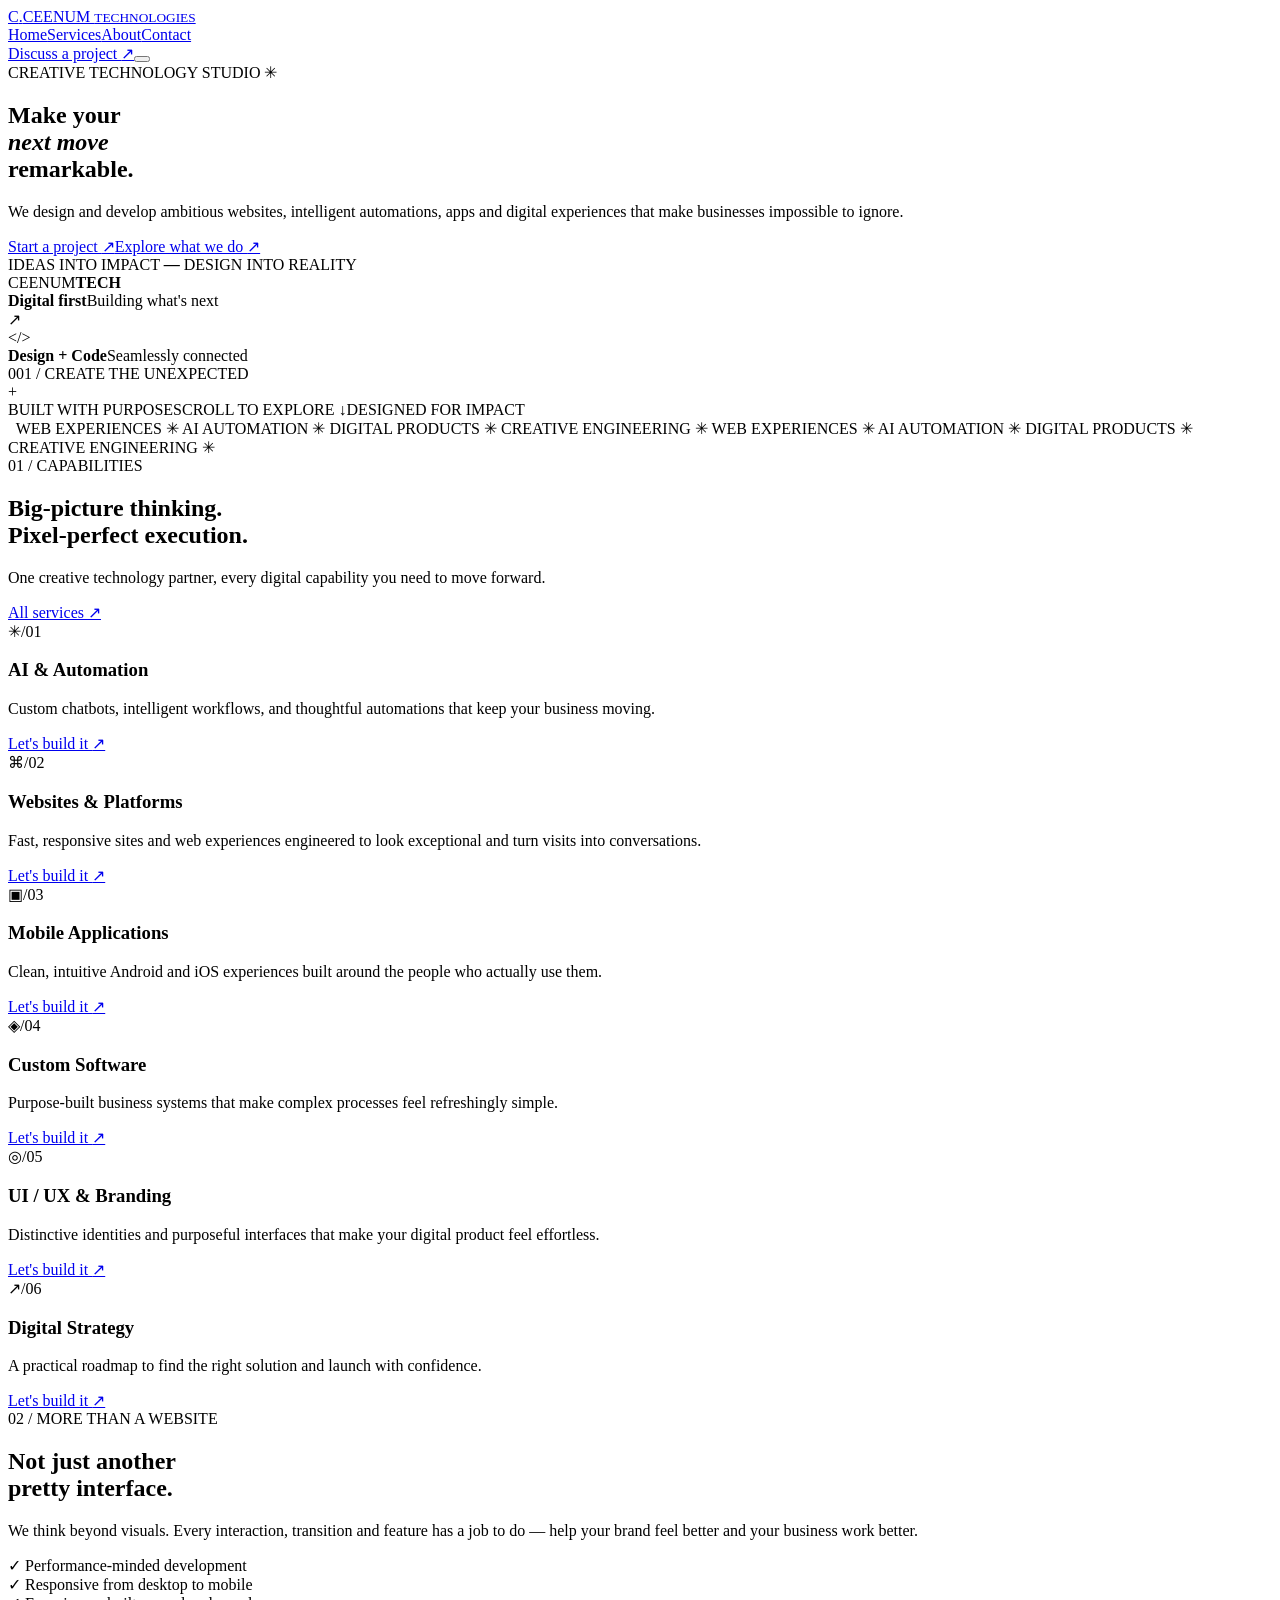
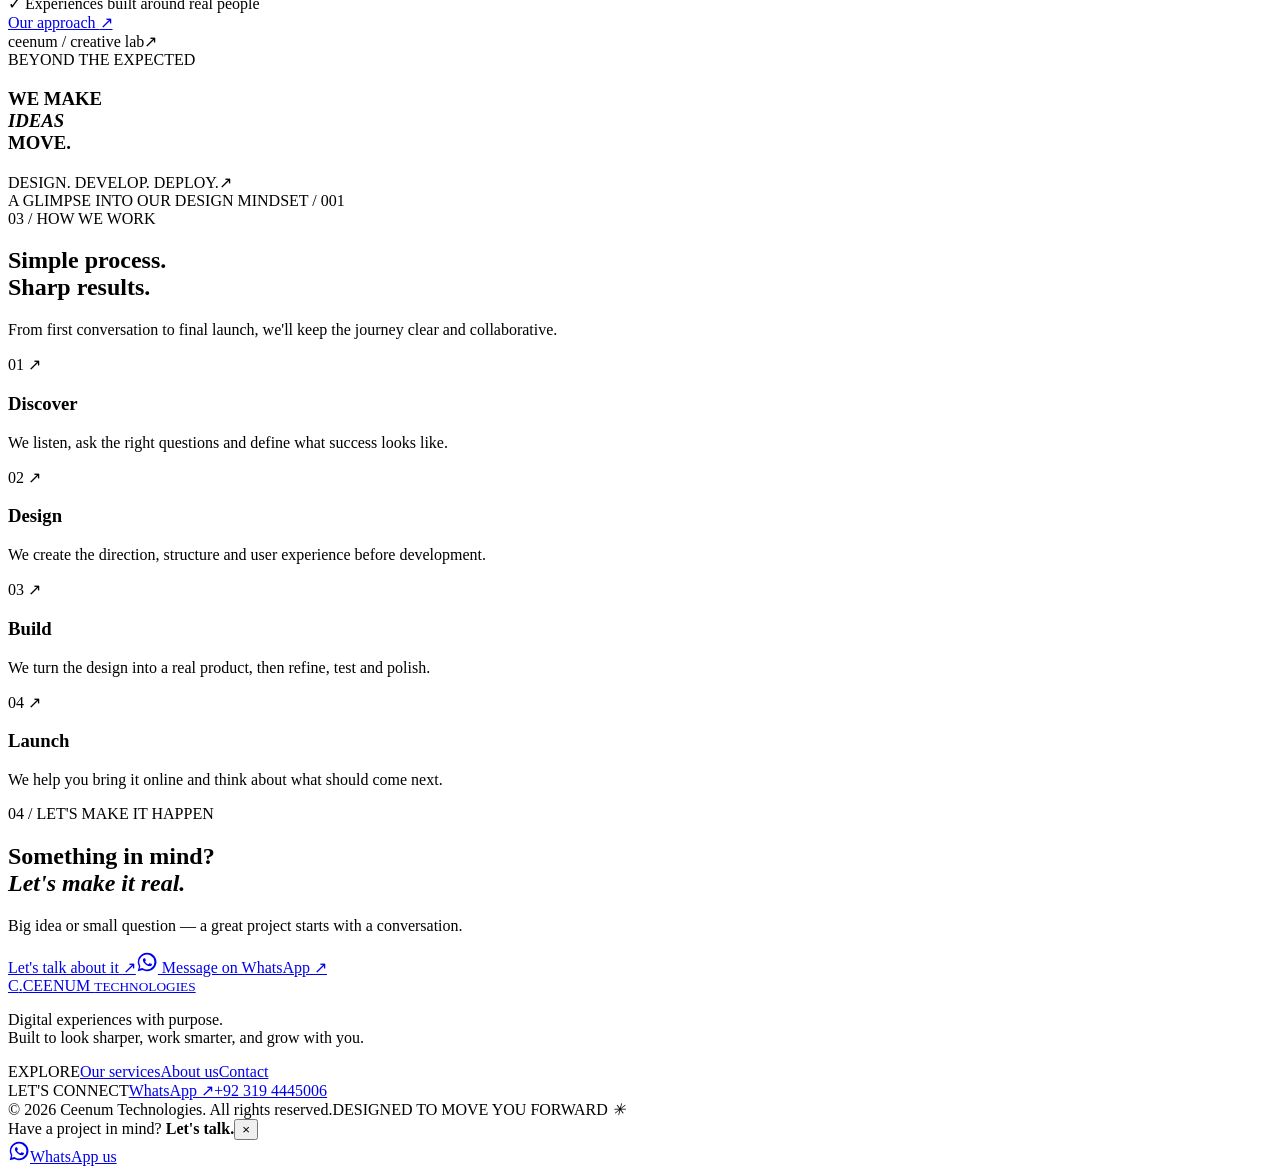
==== index.html @ 2ab99b13 "Add files via upload" ====
<!doctype html><html lang="en"><head><meta charset="utf-8"><meta name="viewport" content="width=device-width,initial-scale=1"><meta name="theme-color" content="#080b11"><meta name="description" content="Premium web development, AI automation, custom software, mobile apps and design by Ceenum Technologies. Talk to us on WhatsApp."><meta property="og:title" content="Ceenum Technologies — Digital Experiences That Move You"><meta property="og:description" content="Premium web development, AI automation, custom software, mobile apps and design by Ceenum Technologies. Talk to us on WhatsApp."><meta property="og:type" content="website"><title>Ceenum Technologies — Digital Experiences That Move You</title><link rel="icon" type="image/svg+xml" href="assets/favicon.svg"><link rel="stylesheet" href="assets/styles.css"></head><body class="home-page"><header class="site-header" id="top"><div class="header-inner shell"><a class="logo" href="index.html" aria-label="Ceenum Technologies home"><span class="logo-symbol">C<span class="logo-dot">.</span></span><span class="logo-words">CEENUM <small>TECHNOLOGIES</small></span></a><nav class="desktop-nav" aria-label="Main navigation"><a href="index.html" aria-current="page" class="active">Home</a><a href="services.html" >Services</a><a href="about.html" >About</a><a href="contact.html" >Contact</a></nav><div class="nav-actions"><a href="https://wa.me/923194445006?text=Hi%20Ceenum%20Technologies%2C%20I%27d%20like%20to%20discuss%20a%20project." target="_blank" rel="noopener noreferrer" class="header-cta">Discuss a project <span>↗</span></a><button class="menu-toggle" id="menuToggle" aria-controls="mobileNav" aria-expanded="false" aria-label="Open navigation"><span></span><span></span></button></div></div><nav class="mobile-nav" id="mobileNav" aria-label="Mobile navigation" hidden><a href="index.html" aria-current="page" class="active">Home</a><a href="services.html" >Services</a><a href="about.html" >About</a><a href="contact.html" >Contact</a><a class="mobile-whatsapp" href="https://wa.me/923194445006?text=Hi%20Ceenum%20Technologies%2C%20I%27d%20like%20to%20discuss%20a%20project." target="_blank" rel="noopener">WhatsApp us ↗</a></nav></header><main><div class="hero-area"><div class="hero-noise"></div><div class="hero-glow hero-glow-one"></div><div class="hero-glow hero-glow-two"></div><section class="hero shell"><div class="hero-copy"><div class="eyebrow"><span class="eyebrow-line"></span> CREATIVE TECHNOLOGY STUDIO <span class="eyebrow-spark">✳</span></div><h1>Make your<br><em>next move</em><br><span>remarkable<span class="title-period">.</span></span></h1><p>We design and develop ambitious websites, intelligent automations, apps and digital experiences that make businesses impossible to ignore.</p><div class="hero-cta-group"><a href="contact.html" class="button button-accent">Start a project <span>↗</span></a><a href="services.html" class="button button-outline">Explore what we do <span>↗</span></a></div><div class="hero-caption"><div class="caption-icon"><span></span><span></span><span></span></div><span>IDEAS INTO IMPACT <b>—</b> DESIGN INTO REALITY</span></div></div><div class="hero-stage" id="heroStage"><div class="stage-grid"></div><div class="stage-ring stage-ring-1"></div><div class="stage-ring stage-ring-2"></div><div class="stage-orb" id="stageOrb"><div class="orb-highlight"></div><div class="orb-core"><span>CEENUM</span><b>TECH</b></div><div class="orb-rim"></div></div><div class="floating-chip chip-idea"><i class="chip-dot"></i><div><strong>Digital first</strong><span>Building what's next</span></div><span class="chip-corner">↗</span></div><div class="floating-chip chip-code"><div class="chip-symbol">&lt;/&gt;</div><div><strong>Design + Code</strong><span>Seamlessly connected</span></div></div><div class="stage-index">001 <span>/</span> CREATE THE UNEXPECTED</div><div class="stage-cross">+</div></div></section><div class="hero-base shell"><span>BUILT WITH PURPOSE</span><span class="scroll-cue">SCROLL TO EXPLORE <span>↓</span></span><span>DESIGNED FOR IMPACT</span></div></div>
<section class="marquee" aria-label="Our capabilities"><div class="marquee-track">&nbsp; WEB EXPERIENCES <span>✳</span> AI AUTOMATION <span>✳</span> DIGITAL PRODUCTS <span>✳</span> CREATIVE ENGINEERING <span>✳</span> WEB EXPERIENCES <span>✳</span> AI AUTOMATION <span>✳</span> DIGITAL PRODUCTS <span>✳</span> CREATIVE ENGINEERING <span>✳</span></div></section>
<section class="section services-preview shell" id="services"><div class="section-heading reveal"><div><span class="section-label">01 <span>/</span> CAPABILITIES</span><h2>Big-picture thinking.<br><span>Pixel-perfect execution.</span></h2></div><div class="section-aside"><p>One creative technology partner, every digital capability you need to move forward.</p><a class="text-arrow" href="services.html">All services <span>↗</span></a></div></div><div class="service-grid"><article class="service-card reveal"><div class="service-top"><span class="service-glyph">✳</span><span class="service-id">/01</span></div><h3>AI & Automation</h3><p>Custom chatbots, intelligent workflows, and thoughtful automations that keep your business moving.</p><a class="text-arrow" href="contact.html?service=AI &amp; Automation">Let's build it <span>↗</span></a></article><article class="service-card reveal"><div class="service-top"><span class="service-glyph">⌘</span><span class="service-id">/02</span></div><h3>Websites & Platforms</h3><p>Fast, responsive sites and web experiences engineered to look exceptional and turn visits into conversations.</p><a class="text-arrow" href="contact.html?service=Websites &amp; Platforms">Let's build it <span>↗</span></a></article><article class="service-card reveal"><div class="service-top"><span class="service-glyph">▣</span><span class="service-id">/03</span></div><h3>Mobile Applications</h3><p>Clean, intuitive Android and iOS experiences built around the people who actually use them.</p><a class="text-arrow" href="contact.html?service=Mobile Applications">Let's build it <span>↗</span></a></article><article class="service-card reveal"><div class="service-top"><span class="service-glyph">◈</span><span class="service-id">/04</span></div><h3>Custom Software</h3><p>Purpose-built business systems that make complex processes feel refreshingly simple.</p><a class="text-arrow" href="contact.html?service=Custom Software">Let's build it <span>↗</span></a></article><article class="service-card reveal"><div class="service-top"><span class="service-glyph">◎</span><span class="service-id">/05</span></div><h3>UI / UX & Branding</h3><p>Distinctive identities and purposeful interfaces that make your digital product feel effortless.</p><a class="text-arrow" href="contact.html?service=UI / UX &amp; Branding">Let's build it <span>↗</span></a></article><article class="service-card reveal"><div class="service-top"><span class="service-glyph">↗</span><span class="service-id">/06</span></div><h3>Digital Strategy</h3><p>A practical roadmap to find the right solution and launch with confidence.</p><a class="text-arrow" href="contact.html?service=Digital Strategy">Let's build it <span>↗</span></a></article></div></section>
<section class="feature-band"><div class="shell feature-layout"><div class="feature-copy reveal"><span class="section-label">02 <span>/</span> MORE THAN A WEBSITE</span><h2>Not just another<br><span>pretty interface.</span></h2><p>We think beyond visuals. Every interaction, transition and feature has a job to do — help your brand feel better and your business work better.</p><div class="check-list"><div><span>✓</span> Performance-minded development</div><div><span>✓</span> Responsive from desktop to mobile</div><div><span>✓</span> Experiences built around real people</div></div><a href="about.html" class="button button-white">Our approach <span>↗</span></a></div><div class="feature-preview reveal"><div class="preview-browser"><div class="browser-top"><div><i></i><i></i><i></i></div><span>ceenum / creative lab</span><span>↗</span></div><div class="preview-window"><span class="preview-kicker">BEYOND THE EXPECTED</span><h3>WE MAKE<br><em>IDEAS</em><br>MOVE<span>.</span></h3><div class="preview-orbit"><i></i><i></i></div><div class="preview-bottom"><span>DESIGN. DEVELOP. DEPLOY.</span><span>↗</span></div></div></div><span class="preview-label">A GLIMPSE INTO OUR DESIGN MINDSET / 001</span></div></div></section>
<section class="process-section shell section"><div class="section-heading reveal"><div><span class="section-label">03 <span>/</span> HOW WE WORK</span><h2>Simple process.<br><span>Sharp results.</span></h2></div><p class="section-aside">From first conversation to final launch, we'll keep the journey clear and collaborative.</p></div><div class="process-grid"><article class="process-item reveal"><div class="process-number">01 <span>↗</span></div><h3>Discover</h3><p>We listen, ask the right questions and define what success looks like.</p></article><article class="process-item reveal"><div class="process-number">02 <span>↗</span></div><h3>Design</h3><p>We create the direction, structure and user experience before development.</p></article><article class="process-item reveal"><div class="process-number">03 <span>↗</span></div><h3>Build</h3><p>We turn the design into a real product, then refine, test and polish.</p></article><article class="process-item reveal"><div class="process-number">04 <span>↗</span></div><h3>Launch</h3><p>We help you bring it online and think about what should come next.</p></article></div></section>
<section class="cta-section shell"><div class="cta-card reveal"><div class="cta-orbit"></div><span class="section-label">04 <span>/</span> LET'S MAKE IT HAPPEN</span><h2>Something in mind?<br><em>Let's make it real.</em></h2><p>Big idea or small question — a great project starts with a conversation.</p><div class="cta-actions"><a href="contact.html" class="button button-dark">Let's talk about it <span>↗</span></a><a href="https://wa.me/923194445006?text=Hi%20Ceenum%20Technologies%2C%20I%27d%20like%20to%20discuss%20a%20project." target="_blank" rel="noopener" class="cta-whatsapp"><svg viewBox="0 0 32 32" width="22" height="22" aria-hidden="true"><path fill="currentColor" d="M16 2.5A13.5 13.5 0 0 0 4.3 22.7L2.5 29.5l7-1.8A13.5 13.5 0 1 0 16 2.5Zm0 24.5c-2.2 0-4.4-.6-6.2-1.9l-.5-.3-4 1 1.1-3.9-.3-.5A11 11 0 1 1 16 27Zm6-8.1c-.3-.2-1.8-.9-2.1-1-.3-.1-.5-.1-.7.2-.2.3-.8 1-.9 1.1-.2.2-.4.2-.7.1-.3-.2-1.3-.5-2.5-1.6-1-.8-1.6-1.9-1.8-2.2-.2-.3 0-.5.2-.7l.5-.5.3-.5c.1-.2.1-.4 0-.6l-1-2.3c-.3-.6-.5-.5-.7-.5h-.6c-.2 0-.6.1-.9.4-.3.4-1 1.1-1 2.6s1.1 3 1.3 3.2c.2.2 2.2 3.4 5.4 4.7.8.3 1.4.5 1.9.6.8.3 1.6.2 2.2.1.7-.1 1.8-.8 2.1-1.6.2-.8.2-1.5.2-1.6-.1-.2-.3-.3-.6-.5Z"/></svg> Message on WhatsApp <span>↗</span></a></div></div></section></main><footer class="footer"><div class="shell"><div class="footer-main"><div><a class="logo" href="index.html" aria-label="Ceenum Technologies home"><span class="logo-symbol">C<span class="logo-dot">.</span></span><span class="logo-words">CEENUM <small>TECHNOLOGIES</small></span></a><p>Digital experiences with purpose.<br>Built to look sharper, work smarter, and grow with you.</p></div><div class="footer-links"><div><span>EXPLORE</span><a href="services.html">Our services</a><a href="about.html">About us</a><a href="contact.html">Contact</a></div><div><span>LET'S CONNECT</span><a href="https://wa.me/923194445006?text=Hi%20Ceenum%20Technologies%2C%20I%27d%20like%20to%20discuss%20a%20project." target="_blank" rel="noopener">WhatsApp ↗</a><a href="tel:+923194445006">+92 319 4445006</a></div></div></div><div class="footer-bottom"><span>© <span data-year>2026</span> Ceenum Technologies. All rights reserved.</span><span>DESIGNED TO MOVE YOU FORWARD <i>✳</i></span></div></div></footer><div class="chat-nudge" id="chatNudge">Have a project in mind? <strong>Let's talk.</strong><button id="dismissNudge" aria-label="Dismiss suggestion">×</button></div><a class="whatsapp-fab" href="https://wa.me/923194445006?text=Hi%20Ceenum%20Technologies%2C%20I%27d%20like%20to%20discuss%20a%20project." target="_blank" rel="noopener noreferrer" aria-label="Chat directly with Ceenum Technologies on WhatsApp"><svg viewBox="0 0 32 32" width="22" height="22" aria-hidden="true"><path fill="currentColor" d="M16 2.5A13.5 13.5 0 0 0 4.3 22.7L2.5 29.5l7-1.8A13.5 13.5 0 1 0 16 2.5Zm0 24.5c-2.2 0-4.4-.6-6.2-1.9l-.5-.3-4 1 1.1-3.9-.3-.5A11 11 0 1 1 16 27Zm6-8.1c-.3-.2-1.8-.9-2.1-1-.3-.1-.5-.1-.7.2-.2.3-.8 1-.9 1.1-.2.2-.4.2-.7.1-.3-.2-1.3-.5-2.5-1.6-1-.8-1.6-1.9-1.8-2.2-.2-.3 0-.5.2-.7l.5-.5.3-.5c.1-.2.1-.4 0-.6l-1-2.3c-.3-.6-.5-.5-.7-.5h-.6c-.2 0-.6.1-.9.4-.3.4-1 1.1-1 2.6s1.1 3 1.3 3.2c.2.2 2.2 3.4 5.4 4.7.8.3 1.4.5 1.9.6.8.3 1.6.2 2.2.1.7-.1 1.8-.8 2.1-1.6.2-.8.2-1.5.2-1.6-.1-.2-.3-.3-.6-.5Z"/></svg><span>WhatsApp us</span><i></i></a><script src="assets/app.js" defer></script></body></html>
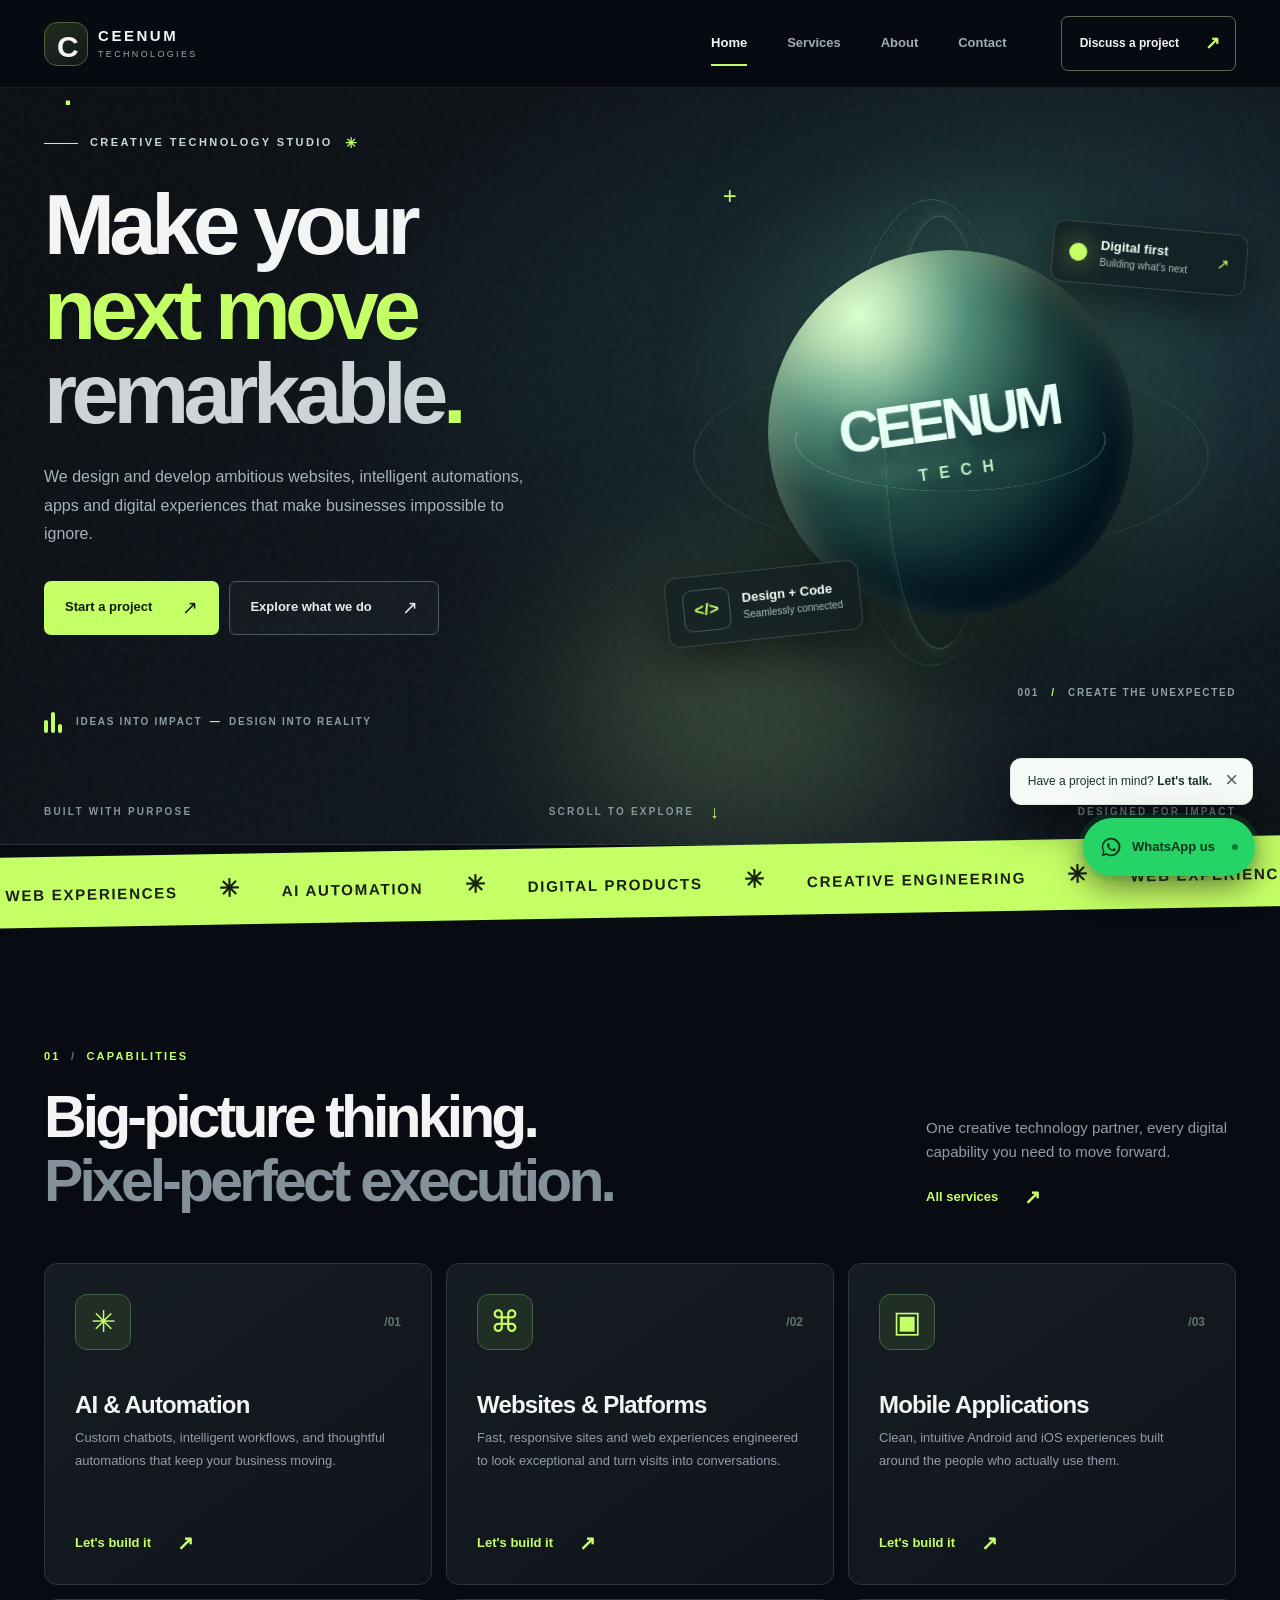
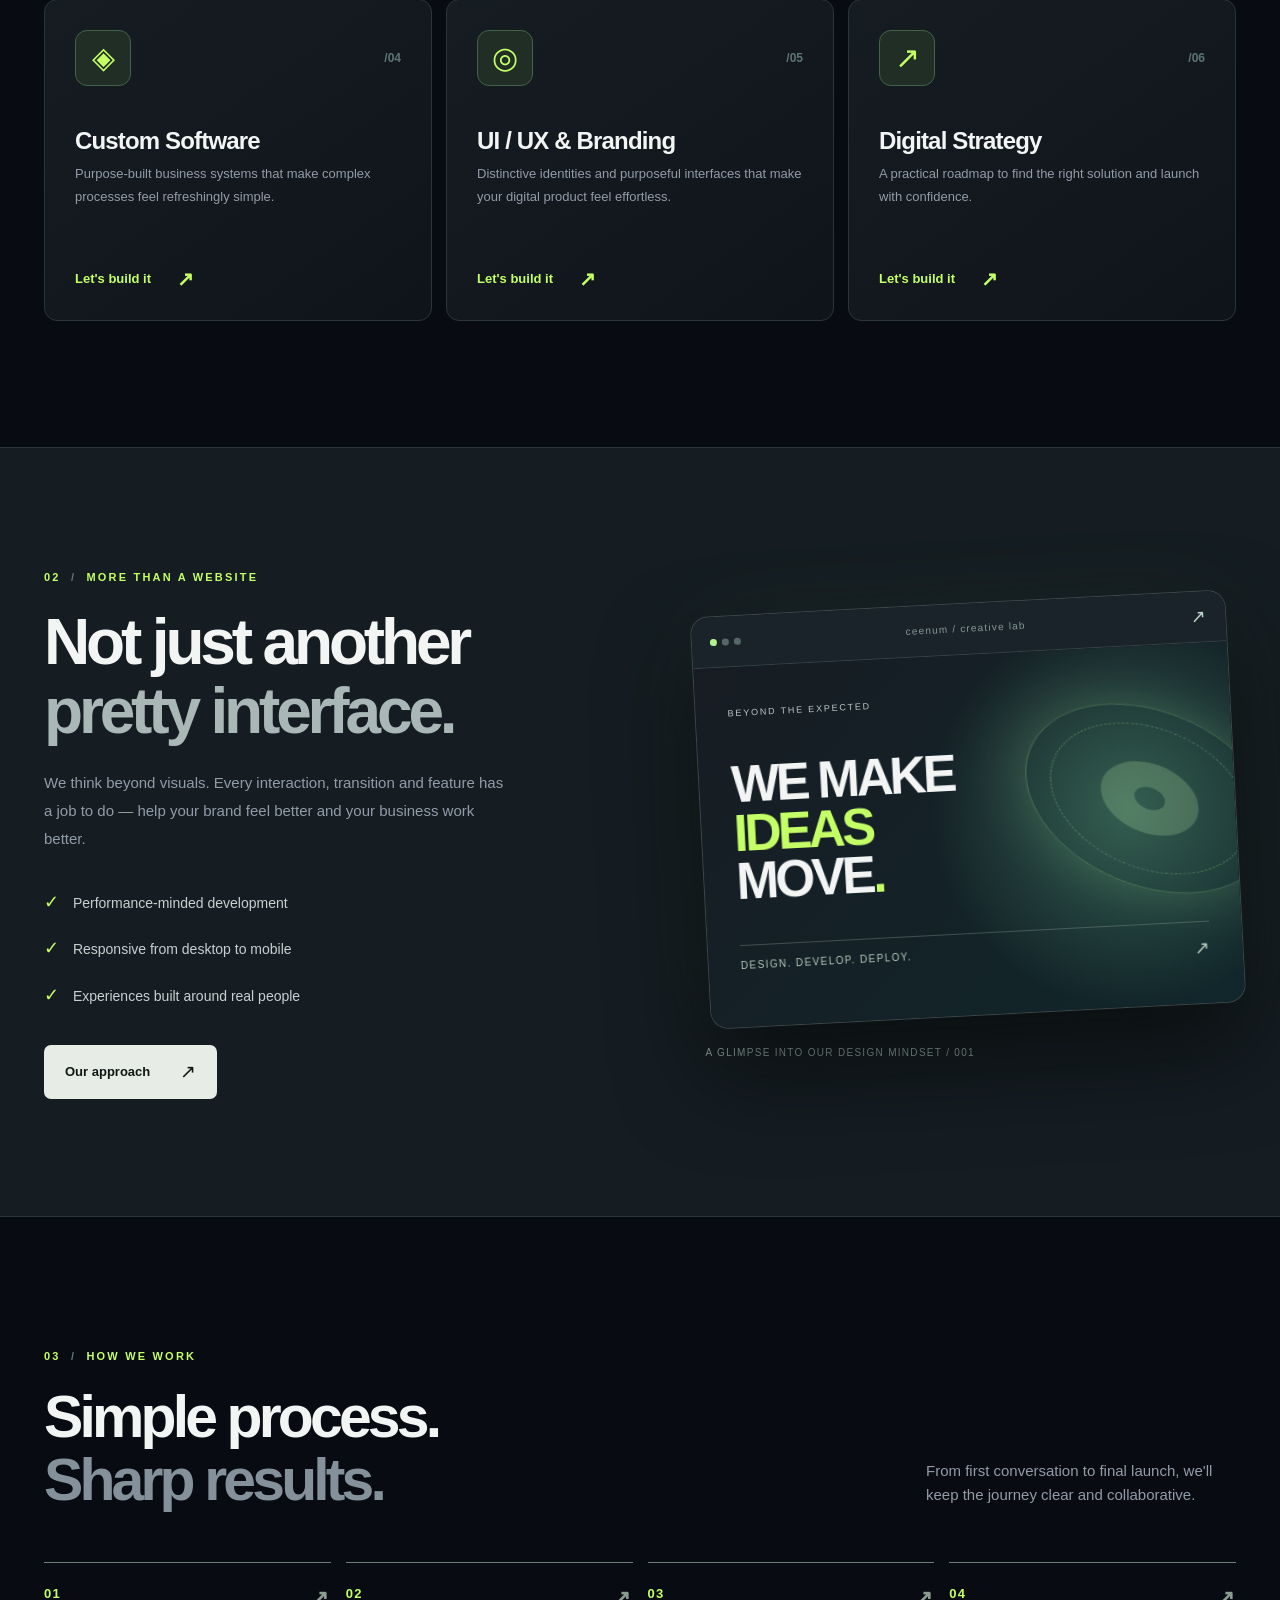
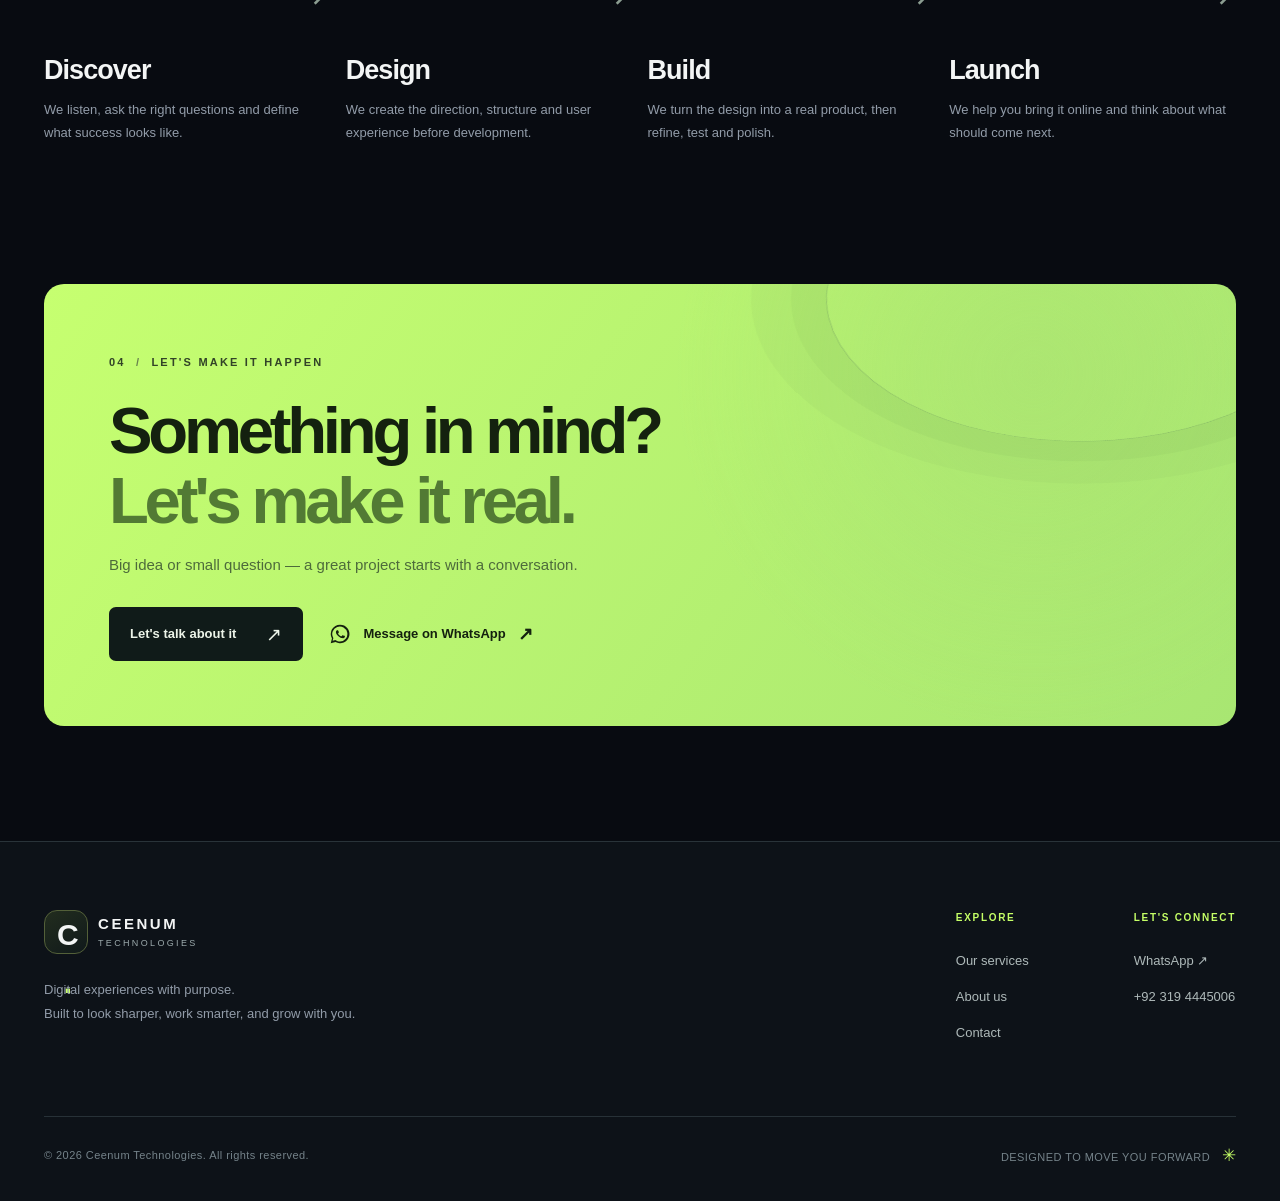
==== commit e08dd00d: "Add files via upload" ====
--- a/index.html
+++ b/index.html
@@ -1,6 +1,117 @@
-<!doctype html><html lang="en"><head><meta charset="utf-8"><meta name="viewport" content="width=device-width,initial-scale=1"><meta name="theme-color" content="#080b11"><meta name="description" content="Premium web development, AI automation, custom software, mobile apps and design by Ceenum Technologies. Talk to us on WhatsApp."><meta property="og:title" content="Ceenum Technologies — Digital Experiences That Move You"><meta property="og:description" content="Premium web development, AI automation, custom software, mobile apps and design by Ceenum Technologies. Talk to us on WhatsApp."><meta property="og:type" content="website"><title>Ceenum Technologies — Digital Experiences That Move You</title><link rel="icon" type="image/svg+xml" href="assets/favicon.svg"><link rel="stylesheet" href="assets/styles.css"></head><body class="home-page"><header class="site-header" id="top"><div class="header-inner shell"><a class="logo" href="index.html" aria-label="Ceenum Technologies home"><span class="logo-symbol">C<span class="logo-dot">.</span></span><span class="logo-words">CEENUM <small>TECHNOLOGIES</small></span></a><nav class="desktop-nav" aria-label="Main navigation"><a href="index.html" aria-current="page" class="active">Home</a><a href="services.html" >Services</a><a href="about.html" >About</a><a href="contact.html" >Contact</a></nav><div class="nav-actions"><a href="https://wa.me/923194445006?text=Hi%20Ceenum%20Technologies%2C%20I%27d%20like%20to%20discuss%20a%20project." target="_blank" rel="noopener noreferrer" class="header-cta">Discuss a project <span>↗</span></a><button class="menu-toggle" id="menuToggle" aria-controls="mobileNav" aria-expanded="false" aria-label="Open navigation"><span></span><span></span></button></div></div><nav class="mobile-nav" id="mobileNav" aria-label="Mobile navigation" hidden><a href="index.html" aria-current="page" class="active">Home</a><a href="services.html" >Services</a><a href="about.html" >About</a><a href="contact.html" >Contact</a><a class="mobile-whatsapp" href="https://wa.me/923194445006?text=Hi%20Ceenum%20Technologies%2C%20I%27d%20like%20to%20discuss%20a%20project." target="_blank" rel="noopener">WhatsApp us ↗</a></nav></header><main><div class="hero-area"><div class="hero-noise"></div><div class="hero-glow hero-glow-one"></div><div class="hero-glow hero-glow-two"></div><section class="hero shell"><div class="hero-copy"><div class="eyebrow"><span class="eyebrow-line"></span> CREATIVE TECHNOLOGY STUDIO <span class="eyebrow-spark">✳</span></div><h1>Make your<br><em>next move</em><br><span>remarkable<span class="title-period">.</span></span></h1><p>We design and develop ambitious websites, intelligent automations, apps and digital experiences that make businesses impossible to ignore.</p><div class="hero-cta-group"><a href="contact.html" class="button button-accent">Start a project <span>↗</span></a><a href="services.html" class="button button-outline">Explore what we do <span>↗</span></a></div><div class="hero-caption"><div class="caption-icon"><span></span><span></span><span></span></div><span>IDEAS INTO IMPACT <b>—</b> DESIGN INTO REALITY</span></div></div><div class="hero-stage" id="heroStage"><div class="stage-grid"></div><div class="stage-ring stage-ring-1"></div><div class="stage-ring stage-ring-2"></div><div class="stage-orb" id="stageOrb"><div class="orb-highlight"></div><div class="orb-core"><span>CEENUM</span><b>TECH</b></div><div class="orb-rim"></div></div><div class="floating-chip chip-idea"><i class="chip-dot"></i><div><strong>Digital first</strong><span>Building what's next</span></div><span class="chip-corner">↗</span></div><div class="floating-chip chip-code"><div class="chip-symbol">&lt;/&gt;</div><div><strong>Design + Code</strong><span>Seamlessly connected</span></div></div><div class="stage-index">001 <span>/</span> CREATE THE UNEXPECTED</div><div class="stage-cross">+</div></div></section><div class="hero-base shell"><span>BUILT WITH PURPOSE</span><span class="scroll-cue">SCROLL TO EXPLORE <span>↓</span></span><span>DESIGNED FOR IMPACT</span></div></div>
+<!doctype html><html lang="en"><head><meta charset="utf-8"><meta name="viewport" content="width=device-width,initial-scale=1"><meta name="theme-color" content="#080b11"><meta name="description" content="Premium web development, AI automation, custom software, mobile apps and design by Ceenum Technologies. Talk to us on WhatsApp."><meta property="og:title" content="Ceenum Technologies — Digital Experiences That Move You"><meta property="og:description" content="Premium web development, AI automation, custom software, mobile apps and design by Ceenum Technologies. Talk to us on WhatsApp."><meta property="og:type" content="website"><title>Ceenum Technologies — Digital Experiences That Move You</title><style>
+:root{--bg:#080b11;--panel:#10151d;--panel2:#151b24;--text:#f3f5f5;--muted:#929ca9;--line:#29323b;--accent:#c5ff66;--font:'DM Sans',Arial,sans-serif;--display:'Space Grotesk',Arial,sans-serif}
+*{box-sizing:border-box}html{scroll-behavior:smooth}body{margin:0;background:var(--bg);color:var(--text);font:400 15px/1.6 var(--font);overflow-x:hidden;-webkit-font-smoothing:antialiased}a{color:inherit;text-decoration:none}button,input,select,textarea{font:inherit}button{cursor:pointer}img,svg{max-width:100%}::selection{background:var(--accent);color:#12150e}.shell{max-width:1350px;padding:0 44px;margin:0 auto}h1,h2,h3,h4,p{margin-top:0}h1,h2,h3{font-family:var(--display);line-height:1.08}h1,h2{letter-spacing:-.065em}h3{letter-spacing:-.035em}p{color:var(--muted)}
+.site-header{height:88px;position:relative;z-index:20;background:#080b11ec;border-bottom:1px solid #ffffff12}.header-inner{height:100%;display:flex;align-items:center;justify-content:space-between;gap:30px}.logo{display:inline-flex;align-items:center;gap:10px;flex-shrink:0}.logo-symbol{border:1px solid #536039;width:44px;height:44px;display:grid;place-items:center;border-radius:13px;font-family:var(--display);font-size:30px;font-weight:700;letter-spacing:-.12em;background:linear-gradient(145deg,#222d1e,#10191b)}.logo-dot{color:var(--accent)}.logo-words{font-family:var(--display);display:flex;flex-direction:column;font-weight:700;letter-spacing:.17em;font-size:15px;line-height:1.08}.logo-words small{color:#9caaac;font-size:9px;font-weight:500;letter-spacing:.26em;margin-top:6px}.desktop-nav{display:flex;gap:40px;margin-left:auto;margin-right:24px}.desktop-nav a{font-size:13px;font-weight:600;color:#a2acb6;position:relative;transition:.2s}.desktop-nav a:hover,.desktop-nav a.active{color:var(--text)}.desktop-nav a.active:after{content:'';position:absolute;bottom:-12px;left:0;right:0;height:2px;background:var(--accent)}.header-cta{display:inline-flex;gap:26px;align-items:center;border:1px solid #5b6657;padding:12px 15px 12px 18px;border-radius:7px;font-size:12px;font-weight:700;transition:background .2s,border-color .2s}.header-cta span{font-size:18px;color:var(--accent)}.header-cta:hover{border-color:var(--accent);background:#1b2620}.menu-toggle{display:none}.mobile-nav{display:none}
+.hero-area{position:relative;overflow:hidden;background:radial-gradient(ellipse at 75% 35%,#162e34 0%,transparent 48%),linear-gradient(130deg,#0a0e13 12%,#101922 78%,#0a1116);border-bottom:1px solid #2b3539}.hero-noise{pointer-events:none;position:absolute;inset:0;opacity:.2;background-image:url("data:image/svg+xml,%3Csvg viewBox='0 0 180 180' xmlns='http://www.w3.org/2000/svg'%3E%3Cfilter id='n'%3E%3CfeTurbulence type='fractalNoise' baseFrequency='.8' numOctaves='3' stitchTiles='stitch'/%3E%3C/filter%3E%3Crect width='100%25' height='100%25' filter='url(%23n)' opacity='.24'/%3E%3C/svg%3E")}.hero-glow{position:absolute;border-radius:50%;filter:blur(80px);pointer-events:none}.hero-glow-one{height:420px;width:440px;right:2%;top:6%;background:#2d615b40}.hero-glow-two{height:260px;width:360px;right:28%;bottom:1%;background:#a2cc7640}.hero{min-height:700px;display:grid;grid-template-columns:1.04fr .96fr;align-items:center;position:relative;gap:4px;padding-top:44px;padding-bottom:65px}.hero-copy{z-index:2;position:relative}.eyebrow{display:flex;align-items:center;gap:12px;font-size:11px;font-weight:700;letter-spacing:.22em;color:#cad8d5;margin-bottom:29px}.eyebrow-line{height:1px;width:34px;background:var(--accent)}.eyebrow-spark{color:var(--accent);font-size:14px}.hero h1{font-size:clamp(65px,6.65vw,110px);font-weight:600;line-height:.99;margin:0 0 27px}.hero h1 em,.inner-hero h1 em{font-style:normal;color:var(--accent)}.hero h1>span{color:#cdd4d7}.title-period{color:var(--accent)}.hero-copy>p{max-width:490px;font-size:16px;line-height:1.78;color:#a6b3bb;margin-bottom:32px}.hero-cta-group,.cta-actions{display:flex;gap:10px;flex-wrap:wrap}.button{border-radius:7px;border:1px solid transparent;display:inline-flex;align-items:center;justify-content:space-between;min-height:54px;padding:0 20px;font-size:13px;font-weight:700;gap:30px;transition:.2s;white-space:nowrap}.button>span{font-size:19px;font-weight:400;line-height:1}.button:hover{transform:translateY(-3px)}.button-accent{background:var(--accent);color:#121a0a}.button-accent:hover{background:#e1ffae;box-shadow:0 10px 33px #c5ff6629}.button-outline{border-color:#4b5b61;background:#ffffff07;color:#e6edeb}.button-outline:hover{border-color:#b6cac5;background:#ffffff11}.button-white{background:#e7ede6;color:#111715}.button-dark{background:#101b19;color:#ecf4e8}.hero-caption{display:flex;align-items:center;gap:14px;margin-top:77px;font-size:10px;font-weight:700;letter-spacing:.17em;color:#8b9e9f}.hero-caption b{color:var(--accent);padding:0 3px}.caption-icon{display:flex;align-items:end;gap:3px;height:21px}.caption-icon span{height:13px;width:4px;background:var(--accent);border-radius:3px}.caption-icon span:nth-child(2){height:21px}.caption-icon span:nth-child(3){height:9px}
+.hero-stage{height:590px;position:relative;perspective:950px;display:flex;align-items:center;justify-content:center;isolation:isolate}.stage-grid{position:absolute;inset:5% -5%;background-image:linear-gradient(#a6d1bb13 1px,transparent 1px),linear-gradient(90deg,#a6d1bb13 1px,transparent 1px);background-size:47px 47px;mask-image:radial-gradient(ellipse,#0004,transparent 72%);transform:rotateX(55deg) rotateZ(-18deg) scale(1.3)}.stage-ring{position:absolute;border:1px solid #8dcdab33;width:500px;height:500px;border-radius:50%;transform:rotateX(68deg) rotateZ(-23deg);pointer-events:none}.stage-ring-2{width:455px;height:455px;transform:rotateY(68deg) rotateZ(20deg);border-style:dashed;border-color:#8deebe44;animation:spin 40s linear infinite}.stage-orb{width:365px;height:365px;border-radius:50%;background:radial-gradient(circle at 25% 18%,#d9ffd0 0%,#b2dcb4 10%,#508c78 27%,#214a44 46%,#102e32 69%,#061419 85%);position:relative;box-shadow:inset 15px 17px 40px #f1ffc24a,inset -34px -38px 60px #00121c,0 0 130px #8bd69c30,0 44px 90px #000a;display:grid;place-items:center;transform-style:preserve-3d;animation:bob 8s ease-in-out infinite;will-change:transform}.orb-highlight{position:absolute;inset:8%;border-radius:50%;border:1px solid #d1ffe34d;transform:rotateX(71deg) rotateZ(20deg)}.orb-core{display:grid;place-items:center;line-height:1;text-align:center;transform:translateZ(45px) rotate(-8deg);text-shadow:0 13px 16px #001a24ad}.orb-core span{font:700 55px var(--display);letter-spacing:-.085em;color:#e7fff4}.orb-core b{font:600 15px var(--display);letter-spacing:.7em;margin:10px 0 0 12px;color:#bdeec3}.orb-rim{position:absolute;inset:-8%;border:1px solid #b7f7c73b;border-radius:50%;transform:rotateY(76deg) rotateZ(36deg);box-shadow:0 0 18px #aaf4b01b}.floating-chip{position:absolute;z-index:3;border:1px solid #879f9a48;border-radius:12px;display:flex;align-items:center;gap:13px;padding:13px 16px;box-shadow:0 12px 50px #0008;backdrop-filter:blur(24px);background:#121c20b5;min-width:195px}.floating-chip strong,.floating-chip span{display:block}.floating-chip strong{font-size:13px;color:#f1fff6;line-height:1.4}.floating-chip div>span{font-size:10px;color:#a8bdb8}.chip-idea{top:90px;right:-2%;transform:rotate(5deg)}.chip-code{bottom:88px;left:0;transform:rotate(-6deg)}.chip-dot{width:18px;height:18px;background:var(--accent);border-radius:50%;box-shadow:0 0 25px #c5ff6688}.chip-corner{color:var(--accent);margin-left:auto}.chip-symbol{font:600 17px var(--display);border:1px solid #94cbaa55;border-radius:9px;color:var(--accent);padding:10px}.stage-index{position:absolute;bottom:26px;right:0;color:#8da3a2;font-weight:700;font-size:10px;letter-spacing:.16em}.stage-index span{color:var(--accent);padding:0 8px}.stage-cross{position:absolute;top:40px;left:10%;font-size:24px;color:var(--accent)}.hero-base{position:relative;display:flex;justify-content:space-between;align-items:center;padding-bottom:18px;color:#87969b;font-size:10px;letter-spacing:.22em;font-weight:700}.scroll-cue{display:flex;gap:16px;align-items:center}.scroll-cue span{color:var(--accent);font-size:18px}
+.marquee{height:70px;display:flex;align-items:center;overflow:hidden;background:var(--accent);color:#192113;white-space:nowrap;transform:rotate(-1deg) scale(1.01);margin-top:2px}.marquee-track{display:inline-block;font:700 15px var(--display);letter-spacing:.11em;animation:marquee 35s linear infinite;min-width:max-content}.marquee span{padding:0 35px;font-size:24px}
+.section{padding-top:126px;padding-bottom:126px}.section-label{font-size:11px;font-weight:700;letter-spacing:.2em;color:var(--accent)}.section-label>span{color:#67767c;margin:0 5px}.section-heading{display:flex;align-items:flex-end;justify-content:space-between;gap:55px;margin-bottom:50px}.section-heading h2{font-size:clamp(44px,4.6vw,72px);font-weight:600;margin:18px 0 0}.section-heading h2 span{color:#85919a}.section-aside{max-width:310px;margin:0 0 5px}.section-aside p{margin-bottom:20px}.text-arrow{display:inline-flex;gap:26px;align-items:center;color:var(--accent);font-size:13px;font-weight:700}.text-arrow span{font-size:20px;line-height:1}.text-arrow:hover{text-decoration:underline;text-underline-offset:7px}.service-grid{display:grid;grid-template-columns:repeat(3,minmax(0,1fr));gap:14px}.service-card{position:relative;min-height:322px;padding:30px;border:1px solid #2b353b;border-radius:13px;background:linear-gradient(145deg,#161d22,#0f141a);display:flex;flex-direction:column;transition:border-color .25s,transform .25s,background .25s;overflow:hidden}.service-card:after{content:'';position:absolute;width:180px;height:180px;right:-120px;top:-120px;border-radius:50%;background:var(--accent);filter:blur(65px);opacity:0;transition:opacity .25s}.service-card:hover{border-color:#bfe18a;transform:translateY(-6px);background:#19221e}.service-card:hover:after{opacity:.09}.service-top{display:flex;justify-content:space-between;align-items:center}.service-glyph{height:56px;width:56px;display:grid;place-items:center;background:#202e26;border:1px solid #436348;border-radius:12px;color:var(--accent);font-size:30px;line-height:1}.service-id{font:600 12px var(--display);color:#5c7472}.service-card h3{font-size:24px;margin:42px 0 10px}.service-card p{font-size:13px;line-height:1.75;margin-bottom:25px;max-width:325px}.service-card .text-arrow{margin-top:auto}
+.feature-band{background:#151d22;padding:110px 0;border-top:1px solid #2b343b;border-bottom:1px solid #2b343b;overflow:hidden}.feature-layout{display:grid;grid-template-columns:1fr 1fr;align-items:center;gap:10%}.feature-copy h2{font-size:clamp(48px,5vw,75px);margin:20px 0 23px}.feature-copy h2 span{color:#aab7b7}.feature-copy>p{max-width:465px;line-height:1.85}.check-list{margin:35px 0;display:grid;gap:18px;color:#c8d1d0;font-size:14px}.check-list span{color:var(--accent);font-size:18px;margin-right:10px}.feature-preview{position:relative;padding:45px 0}.preview-browser{border:1px solid #7080807a;border-radius:18px;box-shadow:0 45px 90px #0008,0 0 100px #adff7d0b;overflow:hidden;background:#0e1419;transform:rotate(-3deg);transition:transform .4s}.preview-browser:hover{transform:rotate(0deg) translateY(-8px)}.browser-top{height:51px;background:#1a2329;display:flex;align-items:center;justify-content:space-between;padding:0 18px;border-bottom:1px solid #354148}.browser-top div{display:flex;gap:5px}.browser-top i{width:7px;height:7px;background:#566769;border-radius:50%}.browser-top i:first-child{background:#b3f28b}.browser-top span{font-size:10px;letter-spacing:.12em;color:#859798}.browser-top>span:last-child{font-size:18px;color:#bdd5ce}.preview-window{min-height:360px;position:relative;padding:32px;overflow:hidden;background:radial-gradient(circle at 80% 45%,#345f51 0%,transparent 42%),linear-gradient(135deg,#171c23,#11272b)}.preview-kicker{font-size:9px;letter-spacing:.2em;color:#bac8c5}.preview-window h3{font:700 clamp(45px,4vw,75px)/.95 var(--display);letter-spacing:-.07em;margin:38px 0;position:relative;z-index:2}.preview-window h3 em{font-style:normal;color:var(--accent)}.preview-window h3 span{color:var(--accent)}.preview-orbit{width:260px;height:260px;position:absolute;top:23px;right:-45px;border:1px solid #b5ffa447;border-radius:50%;box-shadow:0 0 70px #b5ffa42a;transform:rotateX(45deg) rotateY(19deg)}.preview-orbit i:first-child{position:absolute;inset:25px;border:1px dashed #baff9f66;border-radius:50%}.preview-orbit i:last-child{position:absolute;inset:78px;border:35px solid #cdfdb333;border-radius:50%}.preview-bottom{border-top:1px solid #b7c6bb44;display:flex;justify-content:space-between;padding-top:12px;font-size:10px;letter-spacing:.14em;color:#b4c9ba;position:relative;z-index:2}.preview-bottom span:last-child{font-size:18px}.preview-label{font-size:10px;color:#8ea39b;letter-spacing:.13em;display:block;margin:29px 0 0 6px}
+.process-grid{display:grid;grid-template-columns:repeat(4,1fr);gap:15px}.process-item{border-top:1px solid #6d7e74;padding-top:23px}.process-number{display:flex;justify-content:space-between;color:var(--accent);font:600 13px var(--display);letter-spacing:.1em}.process-number>span{color:#8b9d91;font-size:21px}.process-item h3{font-size:27px;margin:46px 0 13px}.process-item p{font-size:13px;line-height:1.8;padding-right:10px}
+.cta-section{padding-bottom:115px}.cta-card{border-radius:20px;min-height:425px;padding:65px;background:radial-gradient(circle at 83% 20%,#a5db7269,transparent 34%),linear-gradient(125deg,#c6ff70,#a8e672);color:#14210f;position:relative;overflow:hidden}.cta-card .section-label{color:#324327}.cta-card .section-label span{color:#69834d}.cta-card h2{font-size:clamp(47px,5.1vw,76px);font-weight:700;margin:23px 0 16px;position:relative;z-index:1}.cta-card h2 em{font-style:normal;color:#527a34}.cta-card p{color:#4d6b3b;position:relative;z-index:1}.cta-actions{position:relative;z-index:2;margin-top:30px;align-items:center}.cta-whatsapp{display:inline-flex;align-items:center;gap:12px;font-size:13px;font-weight:700;padding:13px 16px}.cta-whatsapp>span{font-size:18px}.cta-orbit{position:absolute;border:1px solid #6b965b70;border-radius:50%;width:510px;height:510px;right:-100px;top:-240px;box-shadow:0 0 0 35px #547b4210,0 0 0 75px #547b420c;transform:rotateX(56deg) rotateZ(-30deg)}
+.footer{background:#0d1218;border-top:1px solid #293339}.footer-main{display:flex;justify-content:space-between;gap:40px;padding:68px 0 72px}.footer-main>div>p{max-width:385px;margin:24px 0 0;font-size:13px;line-height:1.8}.footer-links{display:flex;gap:105px}.footer-links>div{display:grid;align-content:start;gap:15px}.footer-links span{color:var(--accent);font-weight:700;letter-spacing:.17em;font-size:10px;margin-bottom:10px}.footer-links a{font-size:13px;color:#aeb9b9;transition:.2s}.footer-links a:hover{color:var(--accent)}.footer-bottom{border-top:1px solid #273137;display:flex;justify-content:space-between;align-items:center;padding:25px 0 32px;color:#75838a;font-size:11px;letter-spacing:.04em}.footer-bottom i{color:var(--accent);font-style:normal;font-size:17px;margin-left:8px}
+.whatsapp-fab{position:fixed;z-index:100;right:25px;bottom:24px;padding:13px 17px;min-height:58px;background:#25d366;color:#083818;border-radius:40px;display:inline-flex;gap:10px;align-items:center;box-shadow:0 10px 34px #0008,0 0 0 5px #25d36621;font-size:13px;font-weight:800;transition:.25s}.whatsapp-fab:hover{transform:translateY(-4px);box-shadow:0 15px 40px #0009,0 0 0 8px #25d36626}.whatsapp-fab i{width:6px;height:6px;background:#067b33;border-radius:50%;margin-left:7px}.chat-nudge{position:fixed;z-index:99;right:27px;bottom:95px;background:#f5faf6;color:#1d3226;border-radius:11px;box-shadow:0 18px 40px #0007;padding:13px 40px 13px 17px;font-size:12px;border:1px solid #e0eae1;transition:opacity .2s}.chat-nudge strong{font-weight:800}.chat-nudge button{position:absolute;top:2px;right:8px;color:#53685a;border:none;background:none;font-size:22px}.chat-nudge[hidden]{display:none}
+/* inner pages */
+.subpage{background:radial-gradient(ellipse at 80% 0%,#1b352c77,transparent 35%),var(--bg)}.inner-hero{min-height:520px;position:relative;padding-top:114px;padding-bottom:90px;border-bottom:1px solid #263039;overflow:hidden}.inner-hero h1{font-size:clamp(63px,7vw,108px);font-weight:600;margin:23px 0 23px;position:relative;z-index:1}.inner-hero p{max-width:560px;font-size:16px;line-height:1.85;position:relative;z-index:1}.inner-hero .button{margin-top:14px;position:relative;z-index:1}.inner-deco{position:absolute;right:8%;top:60px;color:#baf38b15;font:700 320px var(--display);line-height:1;pointer-events:none;transform:rotate(-18deg)}.detail-section{padding-top:75px;padding-bottom:80px}.detail-card{display:grid;grid-template-columns:130px 1fr 72px;gap:25px;align-items:start;border-bottom:1px solid #2f3d42;padding:48px 3px 55px}.detail-number{font:700 13px var(--display);color:var(--accent);padding-top:10px}.detail-main{max-width:720px}.detail-symbol{color:var(--accent);font-size:34px;display:block;line-height:1;margin:0 0 23px}.detail-main h2{font-size:clamp(38px,4.3vw,65px);margin-bottom:8px}.detail-main h3{font-size:17px;color:var(--accent);font-weight:500;letter-spacing:-.01em;margin:0 0 15px}.detail-main p{font-size:15px;line-height:1.9;max-width:610px}.detail-tags{display:flex;flex-wrap:wrap;gap:8px;margin-top:23px}.detail-tags span{font-size:11px;color:#aebfbb;border:1px solid #35454a;border-radius:30px;padding:6px 12px}.detail-arrow{color:var(--accent);border:1px solid #48614c;width:59px;height:59px;display:grid;place-items:center;border-radius:50%;font-size:27px;transition:.2s}.detail-arrow:hover{background:var(--accent);color:#0d1d0b}.inline-cta{padding-top:35px;padding-bottom:120px;text-align:center}.inline-cta h2{font-size:clamp(40px,5vw,70px);margin-bottom:12px}.inline-cta p{margin-bottom:25px}.about-intro{padding-top:110px;padding-bottom:40px;display:grid;grid-template-columns:.9fr 1.1fr;gap:9%;align-items:center}.about-graphic{aspect-ratio:1/1;position:relative;background:radial-gradient(circle at 50% 45%,#2f6d4b,#101e21 50%,#0c151c 70%);border:1px solid #42685177;border-radius:25px;display:grid;place-items:center;overflow:hidden}.about-graphic-ring{border:1px solid #a8f3b266;border-radius:50%;height:61%;aspect-ratio:1;display:grid;place-items:center;box-shadow:0 0 0 37px #a8f3b20b,0 0 0 76px #a8f3b208}.about-graphic-ring strong{font:700 160px var(--display);letter-spacing:-.15em;transform:translateX(-9px)}.about-graphic-ring strong span{color:var(--accent)}.about-graphic>span{position:absolute;bottom:28px;left:26px;color:#b6d2c4;font-size:11px;letter-spacing:.17em}.about-statement h2{font-size:clamp(44px,4.3vw,68px);margin:20px 0 28px}.about-statement h2 em,.values-title em{color:var(--accent);font-style:normal}.about-statement p{line-height:1.95}.values-title{font-size:clamp(43px,4.5vw,67px);margin:20px 0 50px}.values-grid{display:grid;grid-template-columns:repeat(3,1fr);gap:14px}.values-grid article{border-top:1px solid #57694c;padding-top:24px}.values-grid article>span{color:var(--accent);font-size:13px}.values-grid h3{font-size:27px;margin:42px 0 12px}.values-grid p{font-size:13px;line-height:1.9}
+.contact-hero{min-height:410px;padding-bottom:48px}.contact-section{display:grid;grid-template-columns:.9fr 1.1fr;gap:11%;align-items:start;padding-top:80px;padding-bottom:135px}.contact-info h2{font-size:clamp(46px,4.6vw,67px);margin:18px 0 18px}.contact-info h2>span{color:var(--accent)}.contact-info>p{max-width:385px;line-height:1.9}.direct-whatsapp{display:flex;align-items:center;gap:18px;margin-top:37px;background:#173328;border:1px solid #47775b;padding:17px;border-radius:12px;max-width:430px;transition:.2s}.direct-whatsapp:hover{background:#204a34;border-color:var(--accent)}.direct-whatsapp svg{width:44px;height:44px;flex-shrink:0;background:#25d366;color:#06391a;padding:10px;border-radius:50%}.direct-whatsapp span{display:grid;flex:1}.direct-whatsapp b{font-size:14px}.direct-whatsapp small{font-size:12px;color:#a5c5af}.direct-whatsapp strong{font-size:20px;color:var(--accent)}.contact-hint{margin-top:26px;display:flex;align-items:center;gap:8px;font-size:12px;color:#98aca7}.contact-hint a{color:#d1e7d8}.contact-hint-dot{width:6px;height:6px;background:var(--accent);border-radius:50%}.contact-form{border:1px solid #38474a;background:#121b1f;border-radius:17px;padding:37px;display:flex;flex-direction:column;gap:23px;box-shadow:0 25px 65px #0004}.form-title{font-size:12px;font-weight:800;letter-spacing:.16em;color:#e4efec;display:flex;justify-content:space-between}.form-title span{color:var(--accent);font-size:18px}.field-grid{display:grid;grid-template-columns:1fr 1fr;gap:17px}.contact-form label{font-size:10px;letter-spacing:.15em;color:#b4c4c4;font-weight:700;display:grid;gap:10px}.contact-form input,.contact-form textarea,.contact-form select{border:1px solid #3c5050;color:#ebf4ed;background:#0b1218;border-radius:7px;padding:15px 14px;outline:none;font-size:14px;font-weight:400;letter-spacing:0;min-width:0;width:100%;resize:vertical}.contact-form input:focus,.contact-form textarea:focus,.contact-form select:focus{border-color:var(--accent);box-shadow:0 0 0 3px #c5ff6612}.contact-form ::placeholder{color:#71888b}.contact-form select:invalid{color:#71888b}.contact-form select option{color:white;background:#152022}.form-button{width:100%;margin-top:1px}.form-disclaimer{font-size:11px;line-height:1.7;margin:-8px 0 0;color:#819a96}
+.reveal{opacity:0;transform:translateY(24px);transition:opacity .65s ease,transform .65s ease}.reveal.is-visible{opacity:1;transform:translateY(0)}
+@keyframes bob{0%,100%{transform:translateY(0) rotateY(-8deg)}50%{transform:translateY(-18px) rotateY(9deg)}}@keyframes spin{to{transform:rotateY(68deg) rotateZ(380deg)}}@keyframes marquee{to{transform:translateX(-50%)}}
+@media(min-width:1450px){.hero-stage{transform:scale(1.05)}}
+@media(max-width:1100px){.shell{padding-left:30px;padding-right:30px}.desktop-nav{gap:25px;margin-right:0}.hero h1{font-size:clamp(60px,6.4vw,84px)}.hero-stage{transform:scale(.83);margin-left:-40px;margin-right:-50px}.chip-idea{right:0}.service-card h3{font-size:22px}.feature-layout{gap:5%}.footer-links{gap:55px}}
+@media(max-width:800px){.site-header{height:73px}.shell{padding-left:22px;padding-right:22px}.desktop-nav,.header-cta{display:none}.menu-toggle{display:flex;flex-direction:column;align-items:center;justify-content:center;gap:6px;width:44px;height:44px;background:#17211f;border:1px solid #4b6351;border-radius:7px}.menu-toggle span{height:2px;width:20px;background:var(--accent);border-radius:2px}.mobile-nav{display:flex;flex-direction:column;gap:0;position:absolute;top:73px;left:0;right:0;background:#111d20;border-bottom:1px solid #3a5546;padding:15px 22px 22px;box-shadow:0 20px 30px #0007}.mobile-nav[hidden]{display:none}.mobile-nav a{font-size:16px;padding:13px 8px;border-bottom:1px solid #29403c}.mobile-nav a.active{color:var(--accent)}.mobile-nav a.mobile-whatsapp{margin-top:15px;background:var(--accent);color:#142010;text-align:center;border-radius:8px;font-weight:700}.hero{grid-template-columns:1fr;min-height:0;padding-top:70px;padding-bottom:28px}.hero h1{font-size:clamp(63px,10vw,102px)}.hero-copy>p{max-width:600px}.hero-caption{margin-top:42px}.hero-stage{transform:scale(.88);height:530px;margin:0}.hero-base span:last-child{display:none}.section{padding-top:85px;padding-bottom:85px}.section-heading{align-items:start}.section-heading h2{font-size:clamp(44px,6vw,67px)}.service-grid{grid-template-columns:repeat(2,1fr)}.service-card{min-height:310px}.feature-layout{grid-template-columns:1fr}.feature-copy h2{font-size:62px}.feature-preview{max-width:580px;margin:40px auto 0;width:100%}.process-grid{grid-template-columns:repeat(2,1fr);row-gap:35px}.cta-card{padding:40px}.footer-links{gap:45px}.about-intro{grid-template-columns:1fr;gap:50px}.about-graphic{max-width:500px;width:100%;margin:auto}.contact-section{grid-template-columns:1fr;gap:45px}.contact-info h2{max-width:560px}.inner-hero{min-height:435px;padding-top:80px}.inner-deco{font-size:230px}}
+@media(max-width:550px){.logo-symbol{height:40px;width:40px;font-size:27px}.logo-words{font-size:13px}.hero{padding-top:53px}.eyebrow{font-size:9px;letter-spacing:.16em;gap:9px}.eyebrow-line{width:19px}.hero h1{font-size:clamp(53px,12vw,72px);margin-bottom:24px}.hero-copy>p{font-size:14px}.hero-cta-group{gap:9px}.hero-cta-group .button{width:100%;justify-content:space-between}.hero-caption{font-size:8px;letter-spacing:.09em}.hero-stage{height:350px;transform:scale(.64);margin:-12px -80px -12px}.stage-ring{width:440px;height:440px}.stage-ring-2{width:420px;height:420px}.stage-orb{width:315px;height:315px}.orb-core span{font-size:48px}.floating-chip{min-width:170px}.chip-idea{top:40px;right:-15px}.chip-code{bottom:25px;left:-10px}.stage-index{right:0;bottom:-15px}.hero-base{font-size:8px;letter-spacing:.13em;padding-bottom:23px}.marquee{height:55px}.marquee-track{font-size:12px}.marquee span{padding:0 18px}.section-heading{flex-direction:column;gap:24px}.section-heading h2{font-size:clamp(38px,9vw,52px)}.section-heading .section-aside{max-width:430px}.service-grid{grid-template-columns:1fr}.service-card{min-height:285px}.service-card h3{margin-top:31px}.feature-band{padding:70px 0}.feature-copy h2{font-size:clamp(44px,10vw,57px)}.feature-preview{padding:15px 0}.preview-window{min-height:285px;padding:24px}.preview-window h3{font-size:52px}.preview-orbit{width:200px;height:200px;right:-60px}.preview-label{font-size:8px}.process-grid{grid-template-columns:1fr}.process-item h3{margin-top:25px}.cta-card{min-height:0;padding:34px 25px}.cta-card h2{font-size:clamp(43px,10vw,54px)}.cta-actions{align-items:stretch;flex-direction:column}.cta-whatsapp{padding-left:0}.footer-main{flex-direction:column;gap:38px;padding:52px 0}.footer-links{gap:30px;justify-content:space-between}.footer-links>div{gap:13px}.footer-bottom{align-items:start;gap:12px;flex-direction:column;line-height:1.7}.whatsapp-fab{right:15px;bottom:14px;min-height:55px;padding:12px 16px}.chat-nudge{right:15px;bottom:81px;max-width:270px;font-size:11px}.inner-hero{min-height:370px;padding-top:64px;padding-bottom:55px}.inner-hero h1{font-size:clamp(52px,11vw,74px)}.inner-hero p{font-size:14px}.inner-deco{font-size:165px;top:35px;right:0}.detail-section{padding-top:30px}.detail-card{grid-template-columns:55px 1fr;gap:12px;padding:35px 0}.detail-number{font-size:10px}.detail-main h2{font-size:39px}.detail-arrow{grid-column:2;margin-top:4px;width:48px;height:48px}.about-intro{padding-top:65px}.about-graphic-ring strong{font-size:110px}.about-statement h2{font-size:44px}.values-grid{grid-template-columns:1fr;gap:25px}.values-grid h3{margin-top:20px}.inline-cta{padding-bottom:80px}.inline-cta h2{font-size:40px}.contact-hero{min-height:355px}.contact-section{padding-top:55px;padding-bottom:90px}.contact-info h2{font-size:47px}.contact-form{padding:24px 19px;gap:20px}.field-grid{grid-template-columns:1fr}.form-title{font-size:10px}.direct-whatsapp{padding:13px}.direct-whatsapp b{font-size:12px}}
+@media(prefers-reduced-motion:reduce){html{scroll-behavior:auto}*,*:before,*:after{animation:none!important;transition:none!important}.reveal{opacity:1;transform:none}}
+
+</style></head><body class="home-page"><header class="site-header" id="top"><div class="header-inner shell"><a class="logo" href="index.html" aria-label="Ceenum Technologies home"><span class="logo-symbol">C<span class="logo-dot">.</span></span><span class="logo-words">CEENUM <small>TECHNOLOGIES</small></span></a><nav class="desktop-nav" aria-label="Main navigation"><a href="index.html" aria-current="page" class="active">Home</a><a href="services.html" >Services</a><a href="about.html" >About</a><a href="contact.html" >Contact</a></nav><div class="nav-actions"><a href="https://wa.me/923194445006?text=Hi%20Ceenum%20Technologies%2C%20I%27d%20like%20to%20discuss%20a%20project." target="_blank" rel="noopener noreferrer" class="header-cta">Discuss a project <span>↗</span></a><button class="menu-toggle" id="menuToggle" aria-controls="mobileNav" aria-expanded="false" aria-label="Open navigation"><span></span><span></span></button></div></div><nav class="mobile-nav" id="mobileNav" aria-label="Mobile navigation" hidden><a href="index.html" aria-current="page" class="active">Home</a><a href="services.html" >Services</a><a href="about.html" >About</a><a href="contact.html" >Contact</a><a class="mobile-whatsapp" href="https://wa.me/923194445006?text=Hi%20Ceenum%20Technologies%2C%20I%27d%20like%20to%20discuss%20a%20project." target="_blank" rel="noopener">WhatsApp us ↗</a></nav></header><main><div class="hero-area"><div class="hero-noise"></div><div class="hero-glow hero-glow-one"></div><div class="hero-glow hero-glow-two"></div><section class="hero shell"><div class="hero-copy"><div class="eyebrow"><span class="eyebrow-line"></span> CREATIVE TECHNOLOGY STUDIO <span class="eyebrow-spark">✳</span></div><h1>Make your<br><em>next move</em><br><span>remarkable<span class="title-period">.</span></span></h1><p>We design and develop ambitious websites, intelligent automations, apps and digital experiences that make businesses impossible to ignore.</p><div class="hero-cta-group"><a href="contact.html" class="button button-accent">Start a project <span>↗</span></a><a href="services.html" class="button button-outline">Explore what we do <span>↗</span></a></div><div class="hero-caption"><div class="caption-icon"><span></span><span></span><span></span></div><span>IDEAS INTO IMPACT <b>—</b> DESIGN INTO REALITY</span></div></div><div class="hero-stage" id="heroStage"><div class="stage-grid"></div><div class="stage-ring stage-ring-1"></div><div class="stage-ring stage-ring-2"></div><div class="stage-orb" id="stageOrb"><div class="orb-highlight"></div><div class="orb-core"><span>CEENUM</span><b>TECH</b></div><div class="orb-rim"></div></div><div class="floating-chip chip-idea"><i class="chip-dot"></i><div><strong>Digital first</strong><span>Building what's next</span></div><span class="chip-corner">↗</span></div><div class="floating-chip chip-code"><div class="chip-symbol">&lt;/&gt;</div><div><strong>Design + Code</strong><span>Seamlessly connected</span></div></div><div class="stage-index">001 <span>/</span> CREATE THE UNEXPECTED</div><div class="stage-cross">+</div></div></section><div class="hero-base shell"><span>BUILT WITH PURPOSE</span><span class="scroll-cue">SCROLL TO EXPLORE <span>↓</span></span><span>DESIGNED FOR IMPACT</span></div></div>
 <section class="marquee" aria-label="Our capabilities"><div class="marquee-track">&nbsp; WEB EXPERIENCES <span>✳</span> AI AUTOMATION <span>✳</span> DIGITAL PRODUCTS <span>✳</span> CREATIVE ENGINEERING <span>✳</span> WEB EXPERIENCES <span>✳</span> AI AUTOMATION <span>✳</span> DIGITAL PRODUCTS <span>✳</span> CREATIVE ENGINEERING <span>✳</span></div></section>
 <section class="section services-preview shell" id="services"><div class="section-heading reveal"><div><span class="section-label">01 <span>/</span> CAPABILITIES</span><h2>Big-picture thinking.<br><span>Pixel-perfect execution.</span></h2></div><div class="section-aside"><p>One creative technology partner, every digital capability you need to move forward.</p><a class="text-arrow" href="services.html">All services <span>↗</span></a></div></div><div class="service-grid"><article class="service-card reveal"><div class="service-top"><span class="service-glyph">✳</span><span class="service-id">/01</span></div><h3>AI & Automation</h3><p>Custom chatbots, intelligent workflows, and thoughtful automations that keep your business moving.</p><a class="text-arrow" href="contact.html?service=AI &amp; Automation">Let's build it <span>↗</span></a></article><article class="service-card reveal"><div class="service-top"><span class="service-glyph">⌘</span><span class="service-id">/02</span></div><h3>Websites & Platforms</h3><p>Fast, responsive sites and web experiences engineered to look exceptional and turn visits into conversations.</p><a class="text-arrow" href="contact.html?service=Websites &amp; Platforms">Let's build it <span>↗</span></a></article><article class="service-card reveal"><div class="service-top"><span class="service-glyph">▣</span><span class="service-id">/03</span></div><h3>Mobile Applications</h3><p>Clean, intuitive Android and iOS experiences built around the people who actually use them.</p><a class="text-arrow" href="contact.html?service=Mobile Applications">Let's build it <span>↗</span></a></article><article class="service-card reveal"><div class="service-top"><span class="service-glyph">◈</span><span class="service-id">/04</span></div><h3>Custom Software</h3><p>Purpose-built business systems that make complex processes feel refreshingly simple.</p><a class="text-arrow" href="contact.html?service=Custom Software">Let's build it <span>↗</span></a></article><article class="service-card reveal"><div class="service-top"><span class="service-glyph">◎</span><span class="service-id">/05</span></div><h3>UI / UX & Branding</h3><p>Distinctive identities and purposeful interfaces that make your digital product feel effortless.</p><a class="text-arrow" href="contact.html?service=UI / UX &amp; Branding">Let's build it <span>↗</span></a></article><article class="service-card reveal"><div class="service-top"><span class="service-glyph">↗</span><span class="service-id">/06</span></div><h3>Digital Strategy</h3><p>A practical roadmap to find the right solution and launch with confidence.</p><a class="text-arrow" href="contact.html?service=Digital Strategy">Let's build it <span>↗</span></a></article></div></section>
 <section class="feature-band"><div class="shell feature-layout"><div class="feature-copy reveal"><span class="section-label">02 <span>/</span> MORE THAN A WEBSITE</span><h2>Not just another<br><span>pretty interface.</span></h2><p>We think beyond visuals. Every interaction, transition and feature has a job to do — help your brand feel better and your business work better.</p><div class="check-list"><div><span>✓</span> Performance-minded development</div><div><span>✓</span> Responsive from desktop to mobile</div><div><span>✓</span> Experiences built around real people</div></div><a href="about.html" class="button button-white">Our approach <span>↗</span></a></div><div class="feature-preview reveal"><div class="preview-browser"><div class="browser-top"><div><i></i><i></i><i></i></div><span>ceenum / creative lab</span><span>↗</span></div><div class="preview-window"><span class="preview-kicker">BEYOND THE EXPECTED</span><h3>WE MAKE<br><em>IDEAS</em><br>MOVE<span>.</span></h3><div class="preview-orbit"><i></i><i></i></div><div class="preview-bottom"><span>DESIGN. DEVELOP. DEPLOY.</span><span>↗</span></div></div></div><span class="preview-label">A GLIMPSE INTO OUR DESIGN MINDSET / 001</span></div></div></section>
 <section class="process-section shell section"><div class="section-heading reveal"><div><span class="section-label">03 <span>/</span> HOW WE WORK</span><h2>Simple process.<br><span>Sharp results.</span></h2></div><p class="section-aside">From first conversation to final launch, we'll keep the journey clear and collaborative.</p></div><div class="process-grid"><article class="process-item reveal"><div class="process-number">01 <span>↗</span></div><h3>Discover</h3><p>We listen, ask the right questions and define what success looks like.</p></article><article class="process-item reveal"><div class="process-number">02 <span>↗</span></div><h3>Design</h3><p>We create the direction, structure and user experience before development.</p></article><article class="process-item reveal"><div class="process-number">03 <span>↗</span></div><h3>Build</h3><p>We turn the design into a real product, then refine, test and polish.</p></article><article class="process-item reveal"><div class="process-number">04 <span>↗</span></div><h3>Launch</h3><p>We help you bring it online and think about what should come next.</p></article></div></section>
-<section class="cta-section shell"><div class="cta-card reveal"><div class="cta-orbit"></div><span class="section-label">04 <span>/</span> LET'S MAKE IT HAPPEN</span><h2>Something in mind?<br><em>Let's make it real.</em></h2><p>Big idea or small question — a great project starts with a conversation.</p><div class="cta-actions"><a href="contact.html" class="button button-dark">Let's talk about it <span>↗</span></a><a href="https://wa.me/923194445006?text=Hi%20Ceenum%20Technologies%2C%20I%27d%20like%20to%20discuss%20a%20project." target="_blank" rel="noopener" class="cta-whatsapp"><svg viewBox="0 0 32 32" width="22" height="22" aria-hidden="true"><path fill="currentColor" d="M16 2.5A13.5 13.5 0 0 0 4.3 22.7L2.5 29.5l7-1.8A13.5 13.5 0 1 0 16 2.5Zm0 24.5c-2.2 0-4.4-.6-6.2-1.9l-.5-.3-4 1 1.1-3.9-.3-.5A11 11 0 1 1 16 27Zm6-8.1c-.3-.2-1.8-.9-2.1-1-.3-.1-.5-.1-.7.2-.2.3-.8 1-.9 1.1-.2.2-.4.2-.7.1-.3-.2-1.3-.5-2.5-1.6-1-.8-1.6-1.9-1.8-2.2-.2-.3 0-.5.2-.7l.5-.5.3-.5c.1-.2.1-.4 0-.6l-1-2.3c-.3-.6-.5-.5-.7-.5h-.6c-.2 0-.6.1-.9.4-.3.4-1 1.1-1 2.6s1.1 3 1.3 3.2c.2.2 2.2 3.4 5.4 4.7.8.3 1.4.5 1.9.6.8.3 1.6.2 2.2.1.7-.1 1.8-.8 2.1-1.6.2-.8.2-1.5.2-1.6-.1-.2-.3-.3-.6-.5Z"/></svg> Message on WhatsApp <span>↗</span></a></div></div></section></main><footer class="footer"><div class="shell"><div class="footer-main"><div><a class="logo" href="index.html" aria-label="Ceenum Technologies home"><span class="logo-symbol">C<span class="logo-dot">.</span></span><span class="logo-words">CEENUM <small>TECHNOLOGIES</small></span></a><p>Digital experiences with purpose.<br>Built to look sharper, work smarter, and grow with you.</p></div><div class="footer-links"><div><span>EXPLORE</span><a href="services.html">Our services</a><a href="about.html">About us</a><a href="contact.html">Contact</a></div><div><span>LET'S CONNECT</span><a href="https://wa.me/923194445006?text=Hi%20Ceenum%20Technologies%2C%20I%27d%20like%20to%20discuss%20a%20project." target="_blank" rel="noopener">WhatsApp ↗</a><a href="tel:+923194445006">+92 319 4445006</a></div></div></div><div class="footer-bottom"><span>© <span data-year>2026</span> Ceenum Technologies. All rights reserved.</span><span>DESIGNED TO MOVE YOU FORWARD <i>✳</i></span></div></div></footer><div class="chat-nudge" id="chatNudge">Have a project in mind? <strong>Let's talk.</strong><button id="dismissNudge" aria-label="Dismiss suggestion">×</button></div><a class="whatsapp-fab" href="https://wa.me/923194445006?text=Hi%20Ceenum%20Technologies%2C%20I%27d%20like%20to%20discuss%20a%20project." target="_blank" rel="noopener noreferrer" aria-label="Chat directly with Ceenum Technologies on WhatsApp"><svg viewBox="0 0 32 32" width="22" height="22" aria-hidden="true"><path fill="currentColor" d="M16 2.5A13.5 13.5 0 0 0 4.3 22.7L2.5 29.5l7-1.8A13.5 13.5 0 1 0 16 2.5Zm0 24.5c-2.2 0-4.4-.6-6.2-1.9l-.5-.3-4 1 1.1-3.9-.3-.5A11 11 0 1 1 16 27Zm6-8.1c-.3-.2-1.8-.9-2.1-1-.3-.1-.5-.1-.7.2-.2.3-.8 1-.9 1.1-.2.2-.4.2-.7.1-.3-.2-1.3-.5-2.5-1.6-1-.8-1.6-1.9-1.8-2.2-.2-.3 0-.5.2-.7l.5-.5.3-.5c.1-.2.1-.4 0-.6l-1-2.3c-.3-.6-.5-.5-.7-.5h-.6c-.2 0-.6.1-.9.4-.3.4-1 1.1-1 2.6s1.1 3 1.3 3.2c.2.2 2.2 3.4 5.4 4.7.8.3 1.4.5 1.9.6.8.3 1.6.2 2.2.1.7-.1 1.8-.8 2.1-1.6.2-.8.2-1.5.2-1.6-.1-.2-.3-.3-.6-.5Z"/></svg><span>WhatsApp us</span><i></i></a><script src="assets/app.js" defer></script></body></html>+<section class="cta-section shell"><div class="cta-card reveal"><div class="cta-orbit"></div><span class="section-label">04 <span>/</span> LET'S MAKE IT HAPPEN</span><h2>Something in mind?<br><em>Let's make it real.</em></h2><p>Big idea or small question — a great project starts with a conversation.</p><div class="cta-actions"><a href="contact.html" class="button button-dark">Let's talk about it <span>↗</span></a><a href="https://wa.me/923194445006?text=Hi%20Ceenum%20Technologies%2C%20I%27d%20like%20to%20discuss%20a%20project." target="_blank" rel="noopener" class="cta-whatsapp"><svg viewBox="0 0 32 32" width="22" height="22" aria-hidden="true"><path fill="currentColor" d="M16 2.5A13.5 13.5 0 0 0 4.3 22.7L2.5 29.5l7-1.8A13.5 13.5 0 1 0 16 2.5Zm0 24.5c-2.2 0-4.4-.6-6.2-1.9l-.5-.3-4 1 1.1-3.9-.3-.5A11 11 0 1 1 16 27Zm6-8.1c-.3-.2-1.8-.9-2.1-1-.3-.1-.5-.1-.7.2-.2.3-.8 1-.9 1.1-.2.2-.4.2-.7.1-.3-.2-1.3-.5-2.5-1.6-1-.8-1.6-1.9-1.8-2.2-.2-.3 0-.5.2-.7l.5-.5.3-.5c.1-.2.1-.4 0-.6l-1-2.3c-.3-.6-.5-.5-.7-.5h-.6c-.2 0-.6.1-.9.4-.3.4-1 1.1-1 2.6s1.1 3 1.3 3.2c.2.2 2.2 3.4 5.4 4.7.8.3 1.4.5 1.9.6.8.3 1.6.2 2.2.1.7-.1 1.8-.8 2.1-1.6.2-.8.2-1.5.2-1.6-.1-.2-.3-.3-.6-.5Z"/></svg> Message on WhatsApp <span>↗</span></a></div></div></section></main><footer class="footer"><div class="shell"><div class="footer-main"><div><a class="logo" href="index.html" aria-label="Ceenum Technologies home"><span class="logo-symbol">C<span class="logo-dot">.</span></span><span class="logo-words">CEENUM <small>TECHNOLOGIES</small></span></a><p>Digital experiences with purpose.<br>Built to look sharper, work smarter, and grow with you.</p></div><div class="footer-links"><div><span>EXPLORE</span><a href="services.html">Our services</a><a href="about.html">About us</a><a href="contact.html">Contact</a></div><div><span>LET'S CONNECT</span><a href="https://wa.me/923194445006?text=Hi%20Ceenum%20Technologies%2C%20I%27d%20like%20to%20discuss%20a%20project." target="_blank" rel="noopener">WhatsApp ↗</a><a href="tel:+923194445006">+92 319 4445006</a></div></div></div><div class="footer-bottom"><span>© <span data-year>2026</span> Ceenum Technologies. All rights reserved.</span><span>DESIGNED TO MOVE YOU FORWARD <i>✳</i></span></div></div></footer><div class="chat-nudge" id="chatNudge">Have a project in mind? <strong>Let's talk.</strong><button id="dismissNudge" aria-label="Dismiss suggestion">×</button></div><a class="whatsapp-fab" href="https://wa.me/923194445006?text=Hi%20Ceenum%20Technologies%2C%20I%27d%20like%20to%20discuss%20a%20project." target="_blank" rel="noopener noreferrer" aria-label="Chat directly with Ceenum Technologies on WhatsApp"><svg viewBox="0 0 32 32" width="22" height="22" aria-hidden="true"><path fill="currentColor" d="M16 2.5A13.5 13.5 0 0 0 4.3 22.7L2.5 29.5l7-1.8A13.5 13.5 0 1 0 16 2.5Zm0 24.5c-2.2 0-4.4-.6-6.2-1.9l-.5-.3-4 1 1.1-3.9-.3-.5A11 11 0 1 1 16 27Zm6-8.1c-.3-.2-1.8-.9-2.1-1-.3-.1-.5-.1-.7.2-.2.3-.8 1-.9 1.1-.2.2-.4.2-.7.1-.3-.2-1.3-.5-2.5-1.6-1-.8-1.6-1.9-1.8-2.2-.2-.3 0-.5.2-.7l.5-.5.3-.5c.1-.2.1-.4 0-.6l-1-2.3c-.3-.6-.5-.5-.7-.5h-.6c-.2 0-.6.1-.9.4-.3.4-1 1.1-1 2.6s1.1 3 1.3 3.2c.2.2 2.2 3.4 5.4 4.7.8.3 1.4.5 1.9.6.8.3 1.6.2 2.2.1.7-.1 1.8-.8 2.1-1.6.2-.8.2-1.5.2-1.6-.1-.2-.3-.3-.6-.5Z"/></svg><span>WhatsApp us</span><i></i></a><script>
+(() => {
+  'use strict';
+  const waNumber = '923194445006';
+  const $ = (s) => document.querySelector(s);
+  document.querySelectorAll('[data-year]').forEach(el => el.textContent = String(new Date().getFullYear()));
+
+  const toggle = $('#menuToggle');
+  const mobileNav = $('#mobileNav');
+  const closeNav = () => {
+    if (!mobileNav || !toggle) return;
+    mobileNav.hidden = true;
+    toggle.setAttribute('aria-expanded', 'false');
+    toggle.setAttribute('aria-label', 'Open navigation');
+  };
+  if (toggle && mobileNav) {
+    toggle.addEventListener('click', () => {
+      const opening = mobileNav.hidden;
+      mobileNav.hidden = !opening;
+      toggle.setAttribute('aria-expanded', String(opening));
+      toggle.setAttribute('aria-label', opening ? 'Close navigation' : 'Open navigation');
+    });
+    mobileNav.querySelectorAll('a').forEach(a => a.addEventListener('click', closeNav));
+    document.addEventListener('keydown', event => { if (event.key === 'Escape') closeNav(); });
+    window.addEventListener('resize', () => { if (window.innerWidth > 800) closeNav(); });
+  }
+
+  const nudge = $('#chatNudge');
+  $('#dismissNudge')?.addEventListener('click', () => { if (nudge) nudge.hidden = true; });
+  const serviceField = $('#service');
+  if (serviceField) {
+    const requestedService = new URLSearchParams(location.search).get('service');
+    if (requestedService && [...serviceField.options].some(opt => opt.value === requestedService)) {
+      serviceField.value = requestedService;
+    }
+  }
+  $('#contactForm')?.addEventListener('submit', event => {
+    event.preventDefault();
+    const form = event.currentTarget;
+    if (!form.reportValidity()) return;
+    const name = $('#name').value.trim();
+    const email = $('#email').value.trim();
+    const service = $('#service').value;
+    const details = $('#details').value.trim();
+    if (!name || !service || !details) return;
+    const message = [
+      'Hello Ceenum Technologies!',
+      '',
+      `Name: ${name}`,
+      ...(email ? [`Email: ${email}`] : []),
+      `Service: ${service}`,
+      `Project details: ${details}`,
+      '',
+      "I'd like to discuss this project."
+    ].join('\n');
+    // A same-tab redirect avoids popup blockers; WhatsApp handles delivery only after the visitor presses Send.
+    window.location.assign(`https://wa.me/${waNumber}?text=${encodeURIComponent(message)}`);
+  });
+
+  if ('IntersectionObserver' in window && !window.matchMedia('(prefers-reduced-motion: reduce)').matches) {
+    const observer = new IntersectionObserver(entries => {
+      for (const entry of entries) {
+        if (entry.isIntersecting) {
+          entry.target.classList.add('is-visible');
+          observer.unobserve(entry.target);
+        }
+      }
+    }, {threshold: 0.06, rootMargin: '0px 0px -15px 0px'});
+    document.querySelectorAll('.reveal').forEach(el => observer.observe(el));
+  } else {
+    document.querySelectorAll('.reveal').forEach(el => el.classList.add('is-visible'));
+  }
+
+  const stage = $('#heroStage');
+  const orb = $('#stageOrb');
+  if (stage && orb && window.matchMedia('(pointer:fine) and (prefers-reduced-motion:no-preference)').matches) {
+    stage.addEventListener('pointermove', e => {
+      const r = stage.getBoundingClientRect();
+      const x = ((e.clientX - r.left) / r.width - 0.5) * 16;
+      const y = ((e.clientY - r.top) / r.height - 0.5) * -16;
+      orb.style.animation = 'none';
+      orb.style.transform = `rotateY(${x}deg) rotateX(${y}deg)`;
+    });
+    stage.addEventListener('pointerleave', () => { orb.style.animation = ''; orb.style.transform = ''; });
+  }
+})();
+
+</script></body></html>
